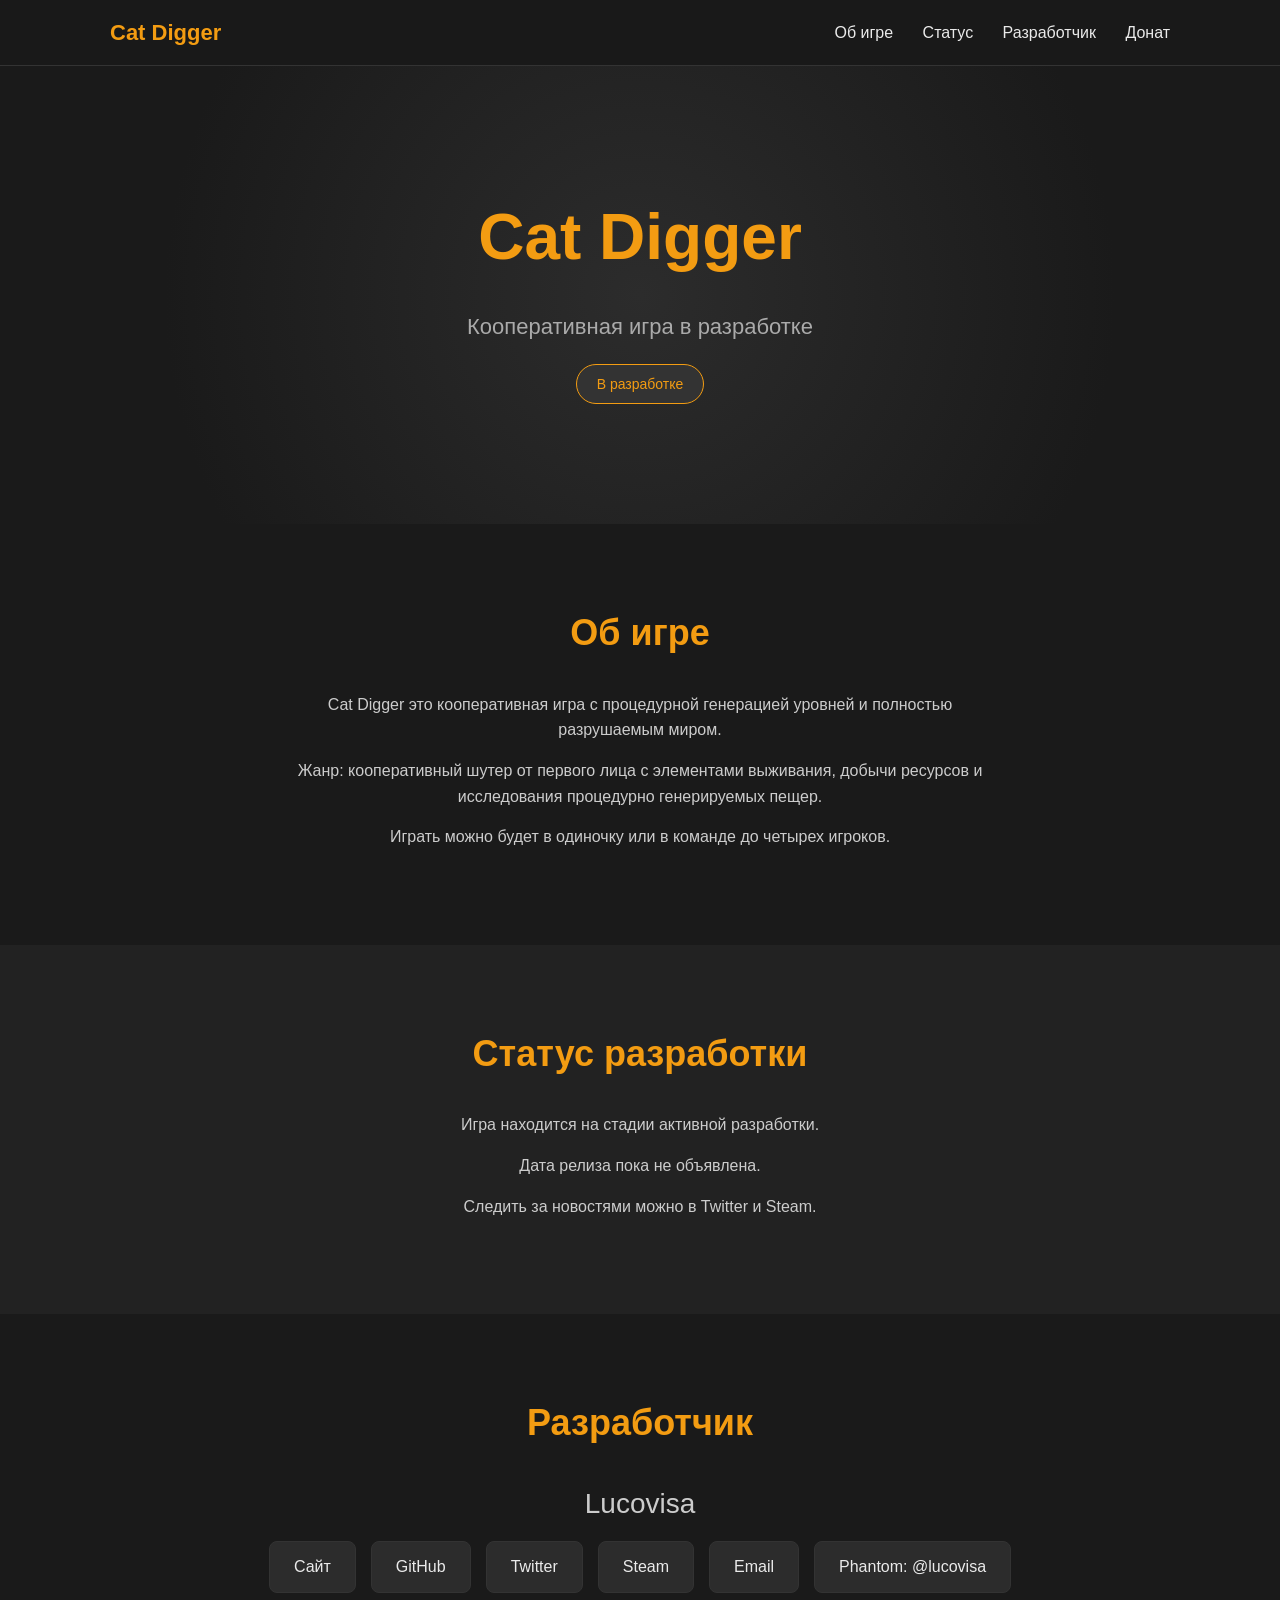
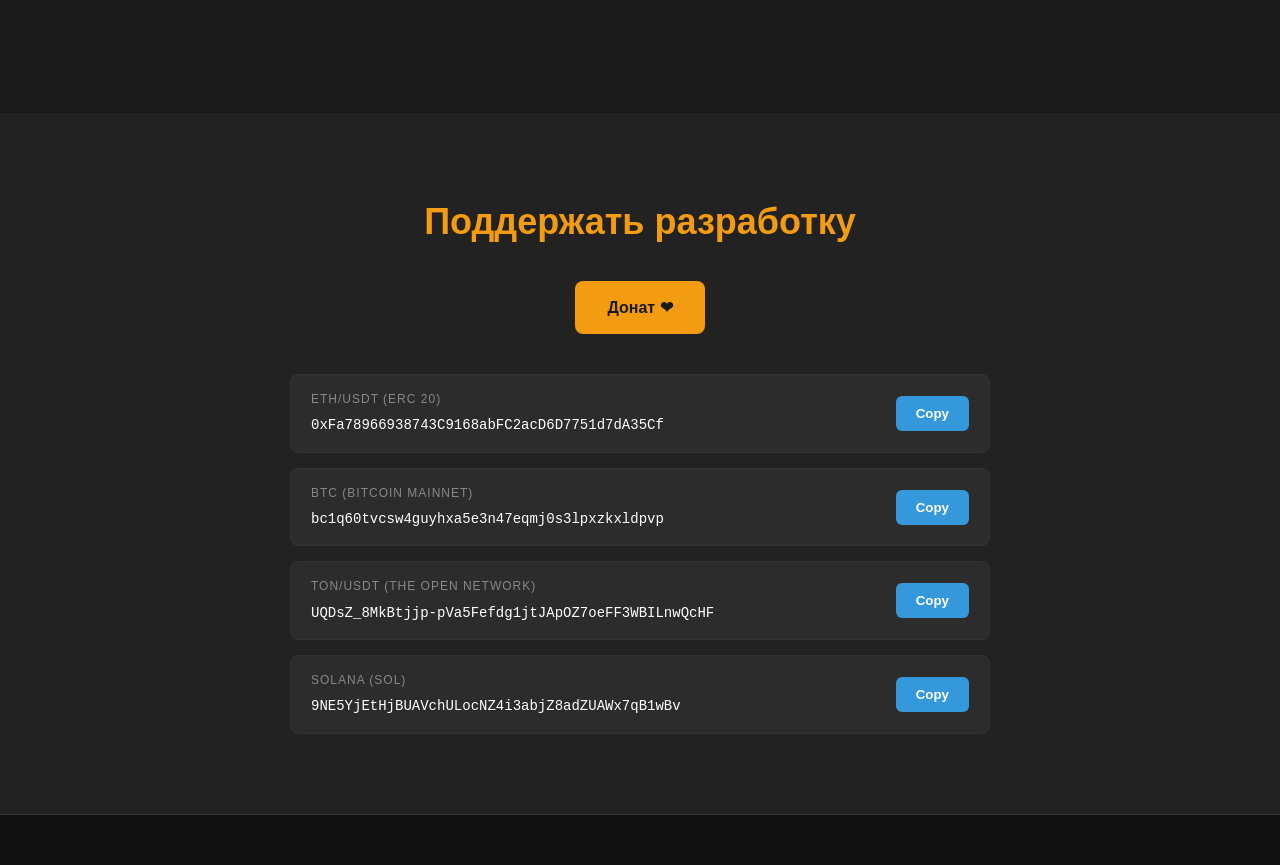
==== base/index.html @ 8ae864e0 "1" ====
<!DOCTYPE html>
<html lang="ru">
<head>
    <meta charset="UTF-8">
    <meta name="viewport" content="width=device-width, initial-scale=1.0">
    <title>Cat Digger игра в разработке</title>
    <meta name="description" content="Cat Digger кооперативная игра с процедурной генерацией и разрушаемым миром. Разработчик Lucovisa.">
    <link rel="icon" href="../assets/icon.ico" type="image/x-icon">
    <link rel="stylesheet" href="../css/site.css">
</head>
<body>
    <header class="header">
        <div class="container">
            <div class="logo">Cat Digger</div>
            <nav class="nav">
                <a href="#about">Об игре</a>
                <a href="#status">Статус</a>
                <a href="#developer">Разработчик</a>
                <a href="#donate">Донат</a>
            </nav>
        </div>
    </header>

    <section class="hero">
        <div class="container">
            <h1>Cat Digger</h1>
            <p class="subtitle">Кооперативная игра в разработке</p>
            <span class="badge">В разработке</span>
        </div>
    </section>

    <section id="about" class="section">
        <div class="container">
            <h2>Об игре</h2>
            <p>Cat Digger это кооперативная игра с процедурной генерацией уровней и полностью разрушаемым миром.</p>
            <p>Жанр: кооперативный шутер от первого лица с элементами выживания, добычи ресурсов и исследования процедурно генерируемых пещер.</p>
            <p>Играть можно будет в одиночку или в команде до четырех игроков.</p>
        </div>
    </section>

    <section id="status" class="section section-dark">
        <div class="container">
            <h2>Статус разработки</h2>
            <p>Игра находится на стадии активной разработки.</p>
            <p>Дата релиза пока не объявлена.</p>
            <p>Следить за новостями можно в Twitter и Steam.</p>
        </div>
    </section>

    <section id="developer" class="section">
        <div class="container">
            <h2>Разработчик</h2>
            <p class="dev-name">Lucovisa</p>
            <div class="links">
                <a href="https://lucovisa.github.io/Lucovisa/" target="_blank">Сайт</a>
                <a href="https://github.com/lucovisa" target="_blank">GitHub</a>
                <a href="https://twitter.com/Lukovica467771" target="_blank">Twitter</a>
                <a href="https://steamcommunity.com/id/Lucovisa" target="_blank">Steam</a>
                <a href="mailto:lucovisa24@gmail.com">Email</a>
                <a href="https://phantom.app/" target="_blank">Phantom: @lucovisa</a>
            </div>
        </div>
    </section>

    <section id="donate" class="section section-dark">
        <div class="container">
            <h2>Поддержать разработку</h2>
            <a href="#" class="btn">Донат ❤</a>
            <div class="wallets">
                <div class="wallet">
                    <div class="wallet-info">
                        <span class="wallet-name">ETH/USDT (ERC 20)</span>
                        <span class="wallet-address" id="ethAddress">0xFa78966938743C9168abFC2acD6D7751d7dA35Cf</span>
                    </div>
                    <button class="btn-copy" onclick="copyWallet('ethAddress')">Copy</button>
                </div>
                <div class="wallet">
                    <div class="wallet-info">
                        <span class="wallet-name">BTC (BITCOIN MAINNET)</span>
                        <span class="wallet-address" id="btcAddress">bc1q60tvcsw4guyhxa5e3n47eqmj0s3lpxzkxldpvp</span>
                    </div>
                    <button class="btn-copy" onclick="copyWallet('btcAddress')">Copy</button>
                </div>
                <div class="wallet">
                    <div class="wallet-info">
                        <span class="wallet-name">TON/USDT (THE OPEN NETWORK)</span>
                        <span class="wallet-address" id="tonAddress">UQDsZ_8MkBtjjp-pVa5Fefdg1jtJApOZ7oeFF3WBILnwQcHF</span>
                    </div>
                    <button class="btn-copy" onclick="copyWallet('tonAddress')">Copy</button>
                </div>
                <div class="wallet">
                    <div class="wallet-info">
                        <span class="wallet-name">Solana (SOL)</span>
                        <span class="wallet-address" id="solAddress">9NE5YjEtHjBUAVchULocNZ4i3abjZ8adZUAWx7qB1wBv</span>
                    </div>
                    <button class="btn-copy" onclick="copyWallet('solAddress')">Copy</button>
                </div>
            </div>
        </div>
    </section>

    <footer class="footer">
    </footer>
</body>
</html>
---- css/site.css ----
* {
    margin: 0;
    padding: 0;
    box-sizing: border-box;
}

body {
    font-family: 'Segoe UI', Tahoma, sans-serif;
    background-color: #1a1a1a;
    color: #eaeaea;
    line-height: 1.6;
}

.container {
    max-width: 1100px;
    margin: 0 auto;
    padding: 0 20px;
}

.header {
    position: sticky;
    top: 0;
    background-color: rgba(26, 26, 26, 0.95);
    backdrop-filter: blur(10px);
    border-bottom: 1px solid #333;
    z-index: 100;
}

.header .container {
    display: flex;
    justify-content: space-between;
    align-items: center;
    padding: 15px 20px;
}

.logo {
    font-size: 22px;
    font-weight: bold;
    color: #f39c12;
}

.nav a {
    color: #eaeaea;
    text-decoration: none;
    margin-left: 25px;
    transition: color 0.2s;
}

.nav a:hover {
    color: #f39c12;
}

.hero {
    text-align: center;
    padding: 120px 20px;
    background: radial-gradient(circle at center, #2c2c2c 0%, #1a1a1a 70%);
}

.hero h1 {
    font-size: 64px;
    color: #f39c12;
    margin-bottom: 20px;
}

.subtitle {
    font-size: 22px;
    color: #aaa;
    margin-bottom: 20px;
}

.badge {
    display: inline-block;
    padding: 8px 20px;
    background-color: #333;
    color: #f39c12;
    border: 1px solid #f39c12;
    border-radius: 20px;
    font-size: 14px;
}

.section {
    padding: 80px 20px;
    text-align: center;
}

.section-dark {
    background-color: #222;
}

.section h2 {
    font-size: 36px;
    color: #f39c12;
    margin-bottom: 30px;
}

.section p {
    max-width: 700px;
    margin: 0 auto 15px;
    color: #ccc;
}

.dev-name {
    font-size: 28px;
    color: #f39c12;
    margin-bottom: 30px;
}

.links {
    display: flex;
    flex-wrap: wrap;
    justify-content: center;
    gap: 15px;
    margin-bottom: 40px;
}

.links a {
    display: inline-block;
    padding: 12px 24px;
    background-color: #2c2c2c;
    color: #eaeaea;
    text-decoration: none;
    border-radius: 8px;
    border: 1px solid #333;
    transition: transform 0.2s, background-color 0.2s, color 0.2s;
}

.links a:hover {
    background-color: #f39c12;
    color: #1a1a1a;
    transform: translateY(-2px);
}

.btn {
    display: inline-block;
    padding: 14px 32px;
    background-color: #f39c12;
    color: #1a1a1a;
    text-decoration: none;
    font-weight: bold;
    border-radius: 8px;
    transition: transform 0.2s, background-color 0.2s;
    margin-bottom: 40px;
}

.btn:hover {
    background-color: #e67e22;
    transform: translateY(-2px);
}

.wallets {
    display: flex;
    flex-direction: column;
    gap: 15px;
    max-width: 700px;
    margin: 0 auto;
}

.wallet {
    display: flex;
    justify-content: space-between;
    align-items: center;
    background-color: #2c2c2c;
    padding: 15px 20px;
    border-radius: 8px;
    border: 1px solid #333;
}

.wallet-info {
    display: flex;
    flex-direction: column;
    text-align: left;
    gap: 5px;
    overflow: hidden;
}

.wallet-name {
    font-size: 12px;
    color: #888;
    text-transform: uppercase;
    letter-spacing: 1px;
}

.wallet-address {
    font-family: 'Courier New', monospace;
    font-size: 14px;
    color: #fff;
    word-break: break-all;
}

.btn-copy {
    background-color: #3498db;
    color: #fff;
    border: none;
    padding: 10px 20px;
    border-radius: 6px;
    cursor: pointer;
    font-weight: bold;
    transition: background-color 0.2s;
    flex-shrink: 0;
    margin-left: 15px;
}

.btn-copy:hover {
    background-color: #2980b9;
}

.footer {
    background-color: #111;
    text-align: center;
    padding: 25px 20px;
    color: #666;
    font-size: 14px;
    border-top: 1px solid #333;
}
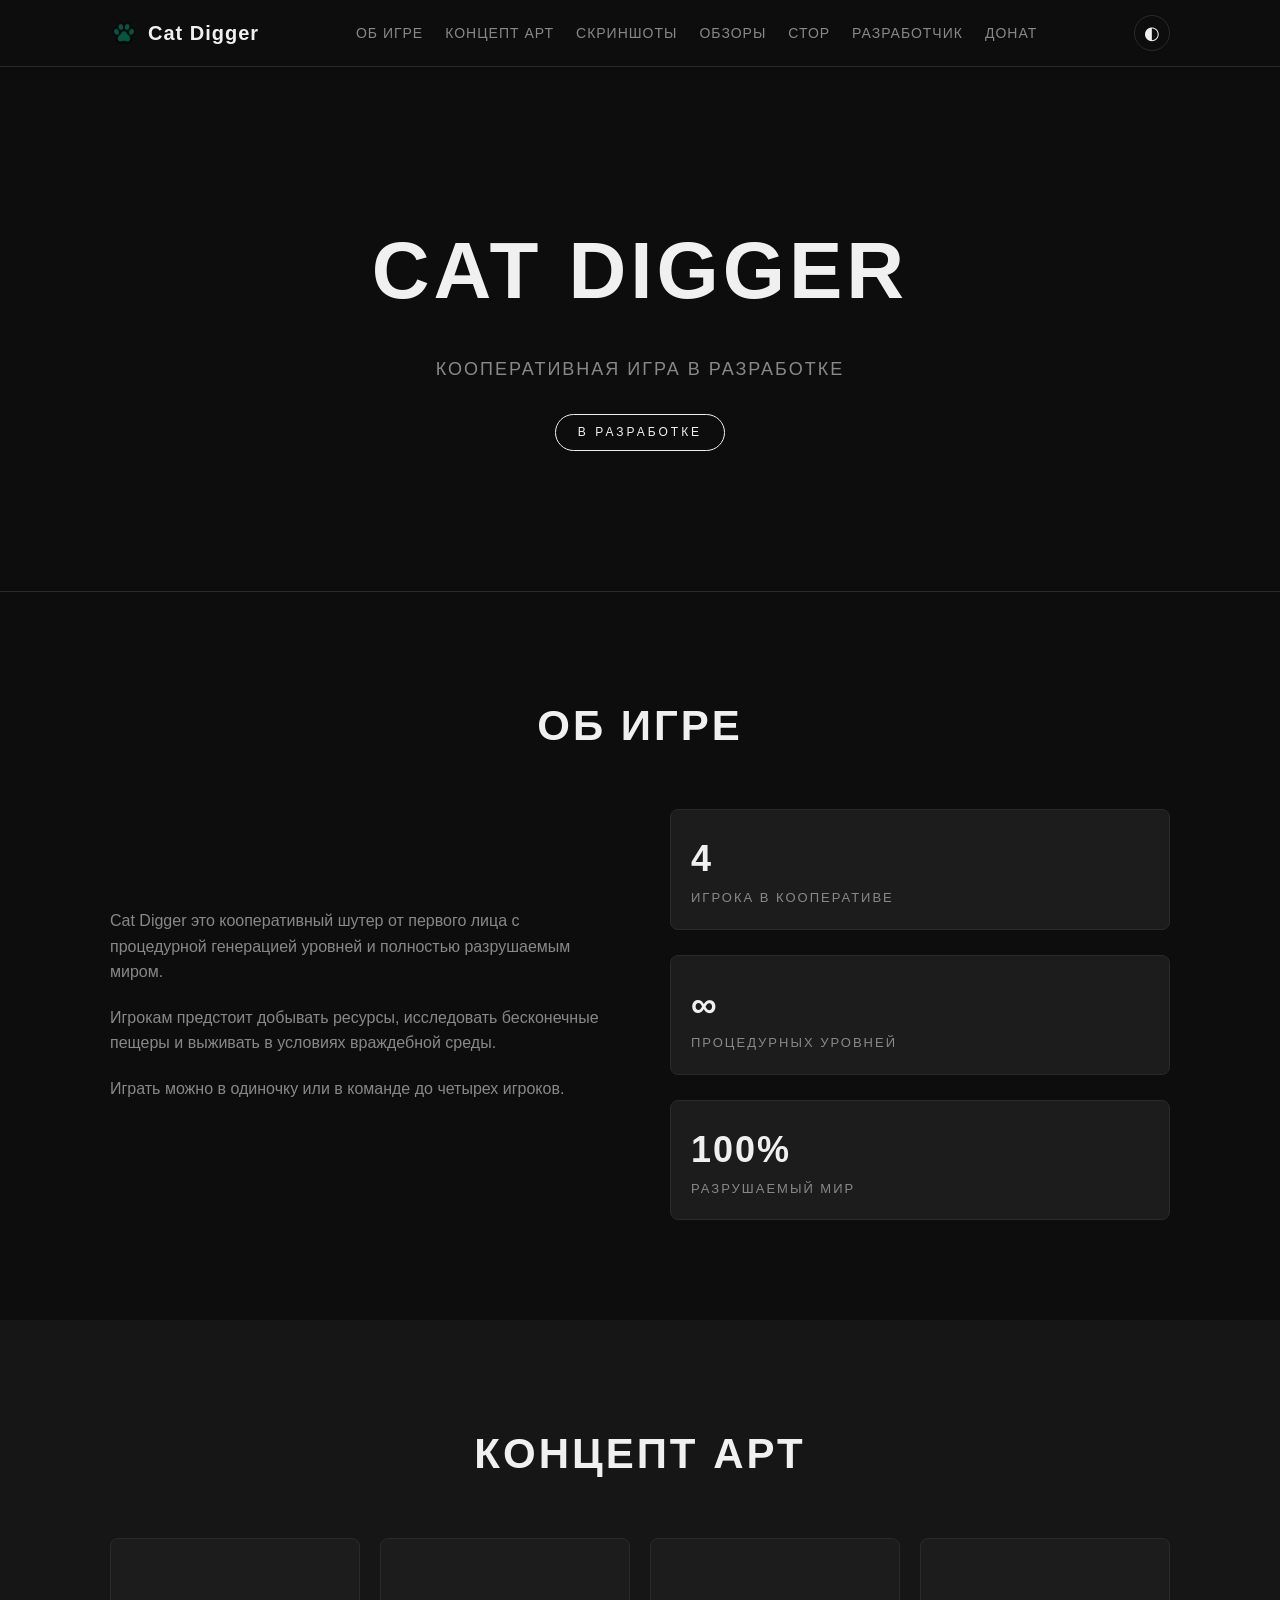
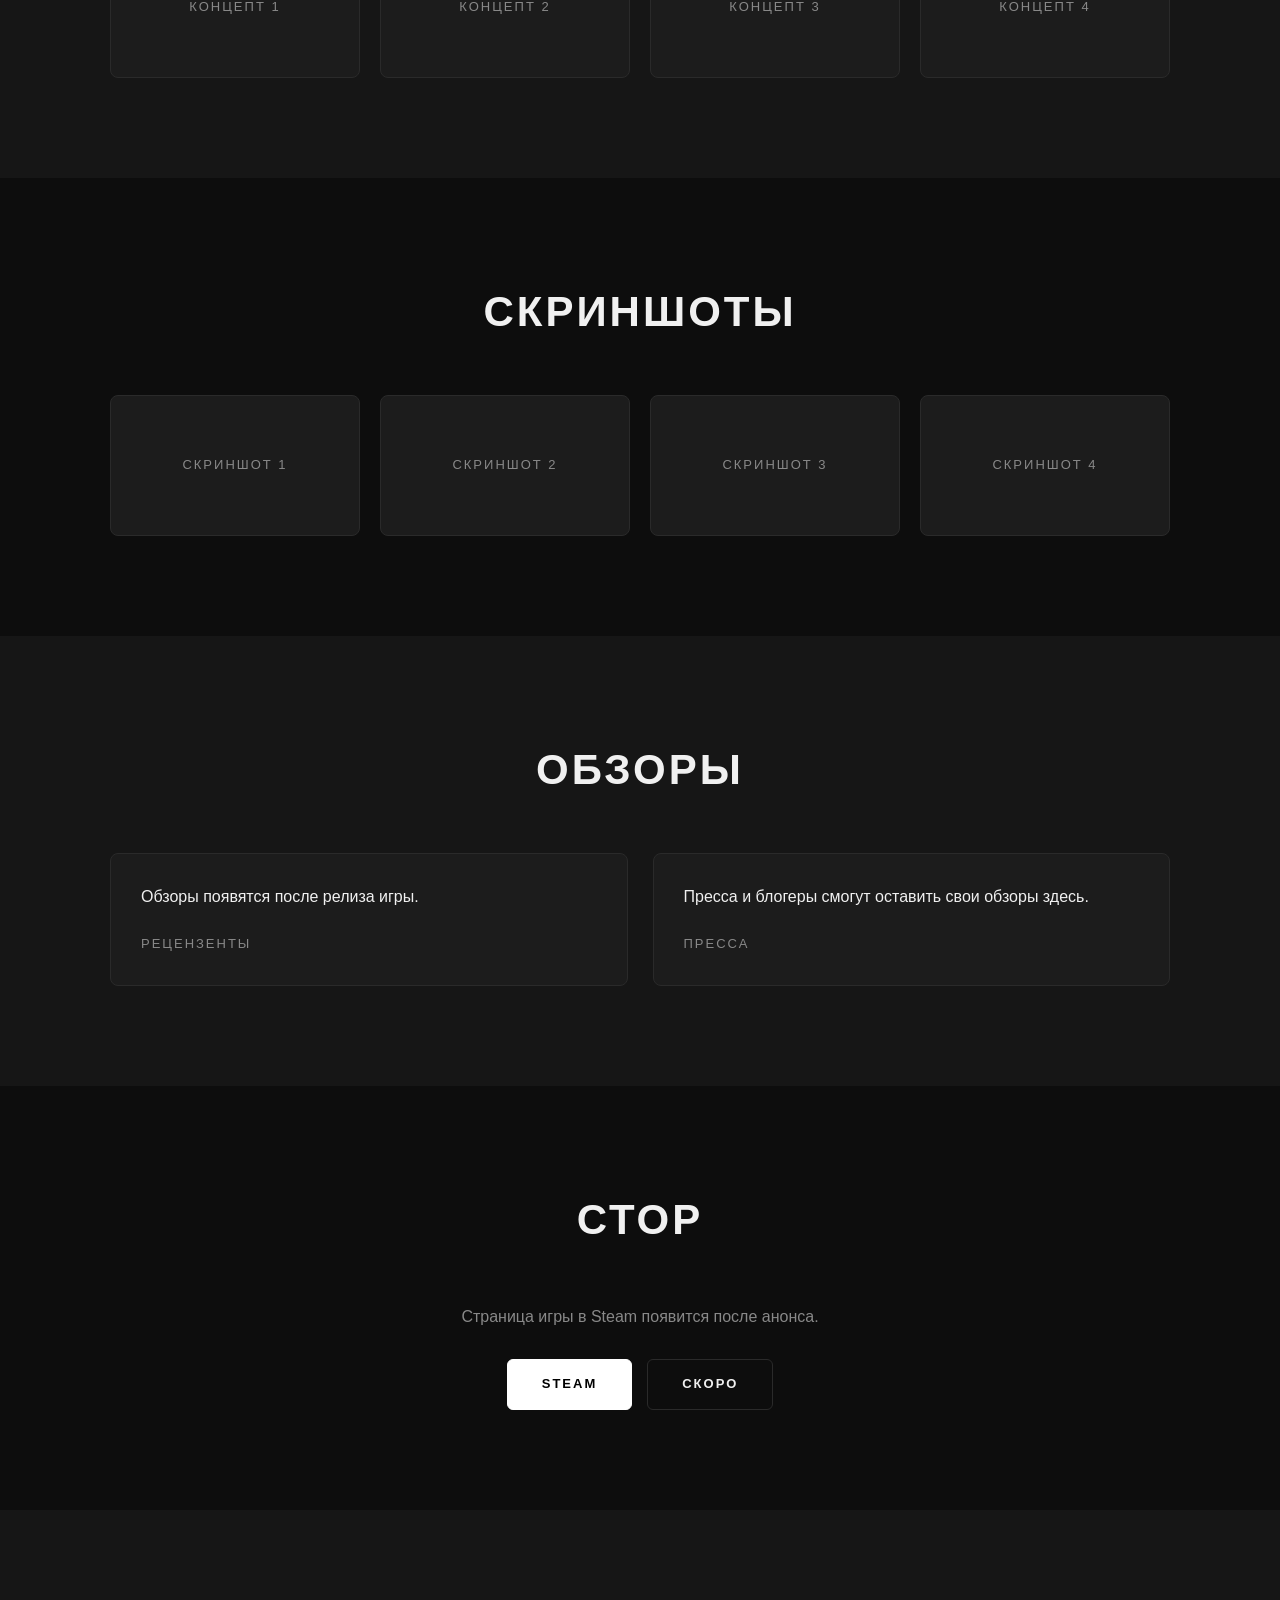
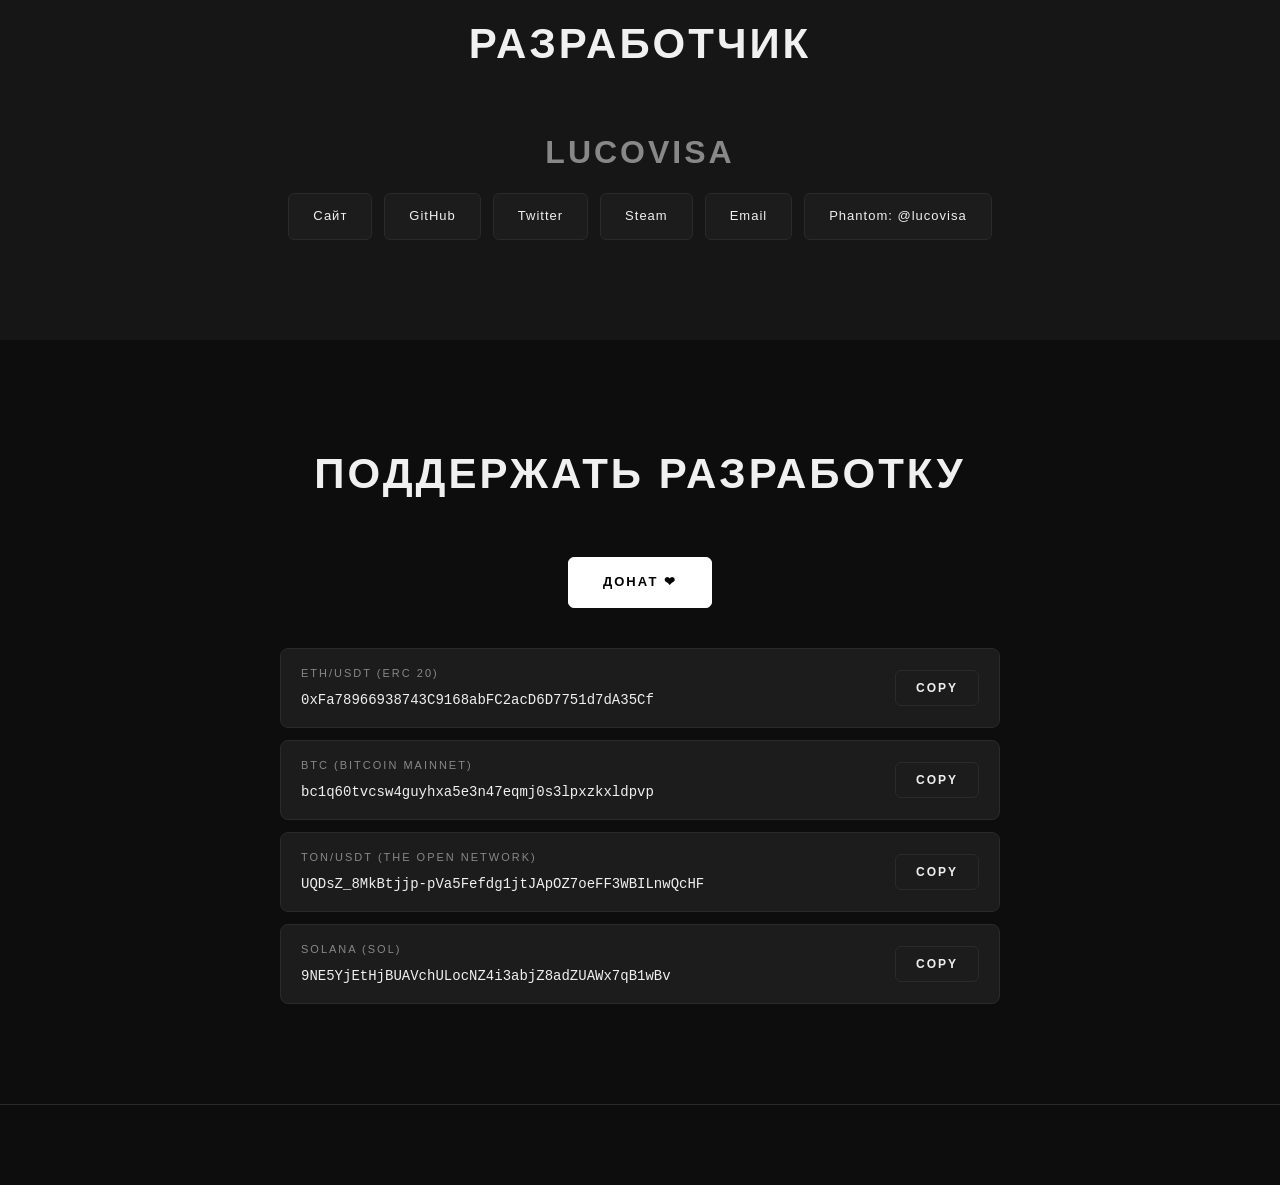
==== commit c89763d0: "2" ====
--- a/base/index.html
+++ b/base/index.html
@@ -1,9 +1,9 @@
 <!DOCTYPE html>
-<html lang="ru">
+<html lang="ru" data-theme="dark">
 <head>
     <meta charset="UTF-8">
     <meta name="viewport" content="width=device-width, initial-scale=1.0">
-    <title>Cat Digger игра в разработке</title>
+    <title>Cat Digger</title>
     <meta name="description" content="Cat Digger кооперативная игра с процедурной генерацией и разрушаемым миром. Разработчик Lucovisa.">
     <link rel="icon" href="../assets/icon.ico" type="image/x-icon">
     <link rel="stylesheet" href="../css/site.css">
@@ -11,13 +11,22 @@
 <body>
     <header class="header">
         <div class="container">
-            <div class="logo">Cat Digger</div>
+            <a href="#" class="logo">
+                <img src="../assets/icon.ico" alt="Cat Digger" class="logo-icon">
+                <span>Cat Digger</span>
+            </a>
             <nav class="nav">
                 <a href="#about">Об игре</a>
-                <a href="#status">Статус</a>
+                <a href="#concept">Концепт арт</a>
+                <a href="#screenshots">Скриншоты</a>
+                <a href="#reviews">Обзоры</a>
+                <a href="#store">Стор</a>
                 <a href="#developer">Разработчик</a>
                 <a href="#donate">Донат</a>
             </nav>
+            <button class="theme-toggle" onclick="toggleTheme()" aria-label="Переключить тему">
+                <span class="theme-icon">◐</span>
+            </button>
         </div>
     </header>
 
@@ -32,22 +41,82 @@
     <section id="about" class="section">
         <div class="container">
             <h2>Об игре</h2>
-            <p>Cat Digger это кооперативная игра с процедурной генерацией уровней и полностью разрушаемым миром.</p>
-            <p>Жанр: кооперативный шутер от первого лица с элементами выживания, добычи ресурсов и исследования процедурно генерируемых пещер.</p>
-            <p>Играть можно будет в одиночку или в команде до четырех игроков.</p>
+            <div class="about-grid">
+                <div class="about-text">
+                    <p>Cat Digger это кооперативный шутер от первого лица с процедурной генерацией уровней и полностью разрушаемым миром.</p>
+                    <p>Игрокам предстоит добывать ресурсы, исследовать бесконечные пещеры и выживать в условиях враждебной среды.</p>
+                    <p>Играть можно в одиночку или в команде до четырех игроков.</p>
+                </div>
+                <div class="about-stats">
+                    <div class="stat">
+                        <span class="stat-value">4</span>
+                        <span class="stat-label">Игрока в кооперативе</span>
+                    </div>
+                    <div class="stat">
+                        <span class="stat-value">∞</span>
+                        <span class="stat-label">Процедурных уровней</span>
+                    </div>
+                    <div class="stat">
+                        <span class="stat-value">100%</span>
+                        <span class="stat-label">Разрушаемый мир</span>
+                    </div>
+                </div>
+            </div>
         </div>
     </section>
 
-    <section id="status" class="section section-dark">
+    <section id="concept" class="section section-alt">
         <div class="container">
-            <h2>Статус разработки</h2>
-            <p>Игра находится на стадии активной разработки.</p>
-            <p>Дата релиза пока не объявлена.</p>
-            <p>Следить за новостями можно в Twitter и Steam.</p>
+            <h2>Концепт арт</h2>
+            <div class="gallery">
+                <div class="gallery-item">Концепт 1</div>
+                <div class="gallery-item">Концепт 2</div>
+                <div class="gallery-item">Концепт 3</div>
+                <div class="gallery-item">Концепт 4</div>
+            </div>
         </div>
     </section>
 
-    <section id="developer" class="section">
+    <section id="screenshots" class="section">
+        <div class="container">
+            <h2>Скриншоты</h2>
+            <div class="gallery">
+                <div class="gallery-item">Скриншот 1</div>
+                <div class="gallery-item">Скриншот 2</div>
+                <div class="gallery-item">Скриншот 3</div>
+                <div class="gallery-item">Скриншот 4</div>
+            </div>
+        </div>
+    </section>
+
+    <section id="reviews" class="section section-alt">
+        <div class="container">
+            <h2>Обзоры</h2>
+            <div class="reviews">
+                <div class="review">
+                    <p class="review-text">Обзоры появятся после релиза игры.</p>
+                    <span class="review-author">Рецензенты</span>
+                </div>
+                <div class="review">
+                    <p class="review-text">Пресса и блогеры смогут оставить свои обзоры здесь.</p>
+                    <span class="review-author">Пресса</span>
+                </div>
+            </div>
+        </div>
+    </section>
+
+    <section id="store" class="section">
+        <div class="container">
+            <h2>Стор</h2>
+            <p class="store-text">Страница игры в Steam появится после анонса.</p>
+            <div class="store-buttons">
+                <a href="https://steamcommunity.com/id/Lucovisa" target="_blank" class="btn">Steam</a>
+                <a href="#" class="btn btn-outline">Скоро</a>
+            </div>
+        </div>
+    </section>
+
+    <section id="developer" class="section section-alt">
         <div class="container">
             <h2>Разработчик</h2>
             <p class="dev-name">Lucovisa</p>
@@ -62,10 +131,10 @@
         </div>
     </section>
 
-    <section id="donate" class="section section-dark">
+    <section id="donate" class="section">
         <div class="container">
             <h2>Поддержать разработку</h2>
-            <a href="#" class="btn">Донат ❤</a>
+            <a href="#" class="btn donate-btn">Донат ❤</a>
             <div class="wallets">
                 <div class="wallet">
                     <div class="wallet-info">
--- a/css/site.css
+++ b/css/site.css
@@ -1,14 +1,41 @@
+:root {
+    --bg: #0d0d0d;
+    --bg-alt: #161616;
+    --bg-card: #1c1c1c;
+    --border: #2a2a2a;
+    --text: #f0f0f0;
+    --text-muted: #888;
+    --accent: #ffffff;
+    --accent-contrast: #000000;
+}
+
+[data-theme="light"] {
+    --bg: #ffffff;
+    --bg-alt: #f4f4f4;
+    --bg-card: #fafafa;
+    --border: #e0e0e0;
+    --text: #111111;
+    --text-muted: #666;
+    --accent: #000000;
+    --accent-contrast: #ffffff;
+}
+
 * {
     margin: 0;
     padding: 0;
     box-sizing: border-box;
 }
 
+html {
+    scroll-behavior: smooth;
+}
+
 body {
     font-family: 'Segoe UI', Tahoma, sans-serif;
-    background-color: #1a1a1a;
-    color: #eaeaea;
+    background-color: var(--bg);
+    color: var(--text);
     line-height: 1.6;
+    transition: background-color 0.3s, color 0.3s;
 }
 
 .container {
@@ -20,10 +47,10 @@
 .header {
     position: sticky;
     top: 0;
-    background-color: rgba(26, 26, 26, 0.95);
-    backdrop-filter: blur(10px);
-    border-bottom: 1px solid #333;
+    background-color: var(--bg);
+    border-bottom: 1px solid var(--border);
     z-index: 100;
+    transition: background-color 0.3s, border-color 0.3s;
 }
 
 .header .container {
@@ -31,184 +58,414 @@
     justify-content: space-between;
     align-items: center;
     padding: 15px 20px;
+    gap: 20px;
 }
 
 .logo {
-    font-size: 22px;
-    font-weight: bold;
-    color: #f39c12;
+    display: flex;
+    align-items: center;
+    gap: 10px;
+    text-decoration: none;
+    color: var(--text);
+    font-size: 20px;
+    font-weight: 700;
+    letter-spacing: 1px;
+    transition: color 0.3s;
+}
+
+.logo-icon {
+    width: 28px;
+    height: 28px;
+    filter: invert(1);
+    transition: filter 0.3s;
+}
+
+[data-theme="light"] .logo-icon {
+    filter: invert(0);
+}
+
+.nav {
+    display: flex;
+    gap: 22px;
+    flex-wrap: wrap;
 }
 
 .nav a {
-    color: #eaeaea;
+    color: var(--text-muted);
     text-decoration: none;
-    margin-left: 25px;
+    font-size: 14px;
+    text-transform: uppercase;
+    letter-spacing: 1px;
     transition: color 0.2s;
 }
 
 .nav a:hover {
-    color: #f39c12;
+    color: var(--text);
+}
+
+.theme-toggle {
+    background: transparent;
+    border: 1px solid var(--border);
+    color: var(--text);
+    width: 36px;
+    height: 36px;
+    border-radius: 50%;
+    cursor: pointer;
+    font-size: 18px;
+    display: flex;
+    align-items: center;
+    justify-content: center;
+    transition: background-color 0.2s, border-color 0.2s, color 0.3s;
+}
+
+.theme-toggle:hover {
+    background-color: var(--bg-card);
 }
 
 .hero {
     text-align: center;
-    padding: 120px 20px;
-    background: radial-gradient(circle at center, #2c2c2c 0%, #1a1a1a 70%);
+    padding: 140px 20px;
+    border-bottom: 1px solid var(--border);
+    background: var(--bg);
 }
 
 .hero h1 {
-    font-size: 64px;
-    color: #f39c12;
+    font-size: 80px;
+    font-weight: 900;
+    color: var(--text);
     margin-bottom: 20px;
+    letter-spacing: 4px;
+    text-transform: uppercase;
 }
 
 .subtitle {
-    font-size: 22px;
-    color: #aaa;
-    margin-bottom: 20px;
+    font-size: 18px;
+    color: var(--text-muted);
+    margin-bottom: 30px;
+    letter-spacing: 2px;
+    text-transform: uppercase;
 }
 
 .badge {
     display: inline-block;
-    padding: 8px 20px;
-    background-color: #333;
-    color: #f39c12;
-    border: 1px solid #f39c12;
-    border-radius: 20px;
-    font-size: 14px;
+    padding: 8px 22px;
+    background-color: transparent;
+    color: var(--text);
+    border: 1px solid var(--text);
+    border-radius: 30px;
+    font-size: 12px;
+    letter-spacing: 3px;
+    text-transform: uppercase;
 }
 
 .section {
-    padding: 80px 20px;
+    padding: 100px 20px;
     text-align: center;
 }
 
-.section-dark {
-    background-color: #222;
+.section-alt {
+    background-color: var(--bg-alt);
+    transition: background-color 0.3s;
 }
 
 .section h2 {
-    font-size: 36px;
-    color: #f39c12;
-    margin-bottom: 30px;
+    font-size: 42px;
+    color: var(--text);
+    margin-bottom: 50px;
+    letter-spacing: 3px;
+    text-transform: uppercase;
+    font-weight: 800;
 }
 
 .section p {
     max-width: 700px;
     margin: 0 auto 15px;
-    color: #ccc;
+    color: var(--text-muted);
+}
+
+.about-grid {
+    display: grid;
+    grid-template-columns: 1fr 1fr;
+    gap: 60px;
+    align-items: center;
+    text-align: left;
+}
+
+.about-text p {
+    margin-bottom: 20px;
+    text-align: left;
+}
+
+.about-stats {
+    display: flex;
+    flex-direction: column;
+    gap: 25px;
+}
+
+.stat {
+    display: flex;
+    flex-direction: column;
+    padding: 20px;
+    border: 1px solid var(--border);
+    border-radius: 8px;
+    background-color: var(--bg-card);
+    transition: background-color 0.3s, border-color 0.3s;
+}
+
+.stat-value {
+    font-size: 36px;
+    font-weight: 900;
+    color: var(--text);
+    letter-spacing: 2px;
+}
+
+.stat-label {
+    font-size: 13px;
+    color: var(--text-muted);
+    text-transform: uppercase;
+    letter-spacing: 2px;
+}
+
+.gallery {
+    display: grid;
+    grid-template-columns: repeat(auto-fit, minmax(220px, 1fr));
+    gap: 20px;
+}
+
+.gallery-item {
+    aspect-ratio: 16 / 9;
+    background-color: var(--bg-card);
+    border: 1px solid var(--border);
+    border-radius: 8px;
+    display: flex;
+    align-items: center;
+    justify-content: center;
+    color: var(--text-muted);
+    font-size: 13px;
+    text-transform: uppercase;
+    letter-spacing: 2px;
+    transition: transform 0.2s, background-color 0.3s, border-color 0.3s;
+}
+
+.gallery-item:hover {
+    transform: translateY(-4px);
+}
+
+.reviews {
+    display: grid;
+    grid-template-columns: repeat(auto-fit, minmax(280px, 1fr));
+    gap: 25px;
+}
+
+.review {
+    background-color: var(--bg-card);
+    border: 1px solid var(--border);
+    border-radius: 8px;
+    padding: 30px;
+    text-align: left;
+    transition: background-color 0.3s, border-color 0.3s;
+}
+
+.review-text {
+    color: var(--text) !important;
+    margin-bottom: 20px !important;
+    text-align: left !important;
+}
+
+.review-author {
+    font-size: 13px;
+    color: var(--text-muted);
+    text-transform: uppercase;
+    letter-spacing: 2px;
+}
+
+.store-text {
+    margin-bottom: 30px !important;
+}
+
+.store-buttons {
+    display: flex;
+    justify-content: center;
+    gap: 15px;
+    flex-wrap: wrap;
+}
+
+.btn {
+    display: inline-block;
+    padding: 14px 34px;
+    background-color: var(--accent);
+    color: var(--accent-contrast);
+    text-decoration: none;
+    font-weight: 700;
+    font-size: 13px;
+    letter-spacing: 2px;
+    text-transform: uppercase;
+    border-radius: 6px;
+    border: 1px solid var(--accent);
+    transition: transform 0.2s, opacity 0.2s;
+}
+
+.btn:hover {
+    transform: translateY(-2px);
+    opacity: 0.85;
+}
+
+.btn-outline {
+    background-color: transparent;
+    color: var(--text);
+    border: 1px solid var(--border);
+}
+
+.btn-outline:hover {
+    border-color: var(--text);
+}
+
+.donate-btn {
+    margin-bottom: 40px;
 }
 
 .dev-name {
-    font-size: 28px;
-    color: #f39c12;
-    margin-bottom: 30px;
+    font-size: 32px;
+    font-weight: 900;
+    color: var(--text);
+    margin-bottom: 35px;
+    letter-spacing: 3px;
+    text-transform: uppercase;
 }
 
 .links {
     display: flex;
     flex-wrap: wrap;
     justify-content: center;
-    gap: 15px;
-    margin-bottom: 40px;
+    gap: 12px;
 }
 
 .links a {
     display: inline-block;
     padding: 12px 24px;
-    background-color: #2c2c2c;
-    color: #eaeaea;
+    background-color: var(--bg-card);
+    color: var(--text);
     text-decoration: none;
+    border-radius: 6px;
+    border: 1px solid var(--border);
+    font-size: 13px;
+    letter-spacing: 1px;
+    transition: transform 0.2s, border-color 0.2s, background-color 0.3s, color 0.3s;
+}
+
+.links a:hover {
+    border-color: var(--text);
+    transform: translateY(-2px);
+}
+
+.wallets {
+    display: flex;
+    flex-direction: column;
+    gap: 12px;
+    max-width: 720px;
+    margin: 0 auto;
+}
+
+.wallet {
+    display: flex;
+    justify-content: space-between;
+    align-items: center;
+    background-color: var(--bg-card);
+    padding: 16px 20px;
     border-radius: 8px;
-    border: 1px solid #333;
-    transition: transform 0.2s, background-color 0.2s, color 0.2s;
-}
-
-.links a:hover {
-    background-color: #f39c12;
-    color: #1a1a1a;
-    transform: translateY(-2px);
-}
-
-.btn {
-    display: inline-block;
-    padding: 14px 32px;
-    background-color: #f39c12;
-    color: #1a1a1a;
-    text-decoration: none;
-    font-weight: bold;
-    border-radius: 8px;
-    transition: transform 0.2s, background-color 0.2s;
-    margin-bottom: 40px;
-}
-
-.btn:hover {
-    background-color: #e67e22;
-    transform: translateY(-2px);
-}
-
-.wallets {
-    display: flex;
-    flex-direction: column;
-    gap: 15px;
-    max-width: 700px;
-    margin: 0 auto;
-}
-
-.wallet {
-    display: flex;
-    justify-content: space-between;
-    align-items: center;
-    background-color: #2c2c2c;
-    padding: 15px 20px;
-    border-radius: 8px;
-    border: 1px solid #333;
+    border: 1px solid var(--border);
+    transition: background-color 0.3s, border-color 0.3s;
 }
 
 .wallet-info {
     display: flex;
     flex-direction: column;
     text-align: left;
-    gap: 5px;
+    gap: 6px;
     overflow: hidden;
 }
 
 .wallet-name {
-    font-size: 12px;
-    color: #888;
-    text-transform: uppercase;
-    letter-spacing: 1px;
+    font-size: 11px;
+    color: var(--text-muted);
+    text-transform: uppercase;
+    letter-spacing: 2px;
 }
 
 .wallet-address {
     font-family: 'Courier New', monospace;
     font-size: 14px;
-    color: #fff;
+    color: var(--text);
     word-break: break-all;
 }
 
 .btn-copy {
-    background-color: #3498db;
-    color: #fff;
-    border: none;
+    background-color: transparent;
+    color: var(--text);
+    border: 1px solid var(--border);
     padding: 10px 20px;
     border-radius: 6px;
     cursor: pointer;
-    font-weight: bold;
-    transition: background-color 0.2s;
+    font-size: 12px;
+    font-weight: 700;
+    letter-spacing: 2px;
+    text-transform: uppercase;
+    transition: border-color 0.2s, background-color 0.2s;
     flex-shrink: 0;
     margin-left: 15px;
 }
 
 .btn-copy:hover {
-    background-color: #2980b9;
+    border-color: var(--text);
 }
 
 .footer {
-    background-color: #111;
-    text-align: center;
-    padding: 25px 20px;
-    color: #666;
-    font-size: 14px;
-    border-top: 1px solid #333;
+    padding: 40px 20px;
+    border-top: 1px solid var(--border);
+    transition: border-color 0.3s;
+}
+
+@media (max-width: 900px) {
+    .nav {
+        display: none;
+    }
+
+    .hero h1 {
+        font-size: 48px;
+        letter-spacing: 2px;
+    }
+
+    .section h2 {
+        font-size: 30px;
+    }
+
+    .about-grid {
+        grid-template-columns: 1fr;
+        gap: 40px;
+    }
+}
+
+@media (max-width: 600px) {
+    .wallet {
+        flex-direction: column;
+        align-items: flex-start;
+        gap: 12px;
+    }
+
+    .btn-copy {
+        margin-left: 0;
+        width: 100%;
+    }
+
+    .wallet-info {
+        width: 100%;
+    }
+
+    .hero {
+        padding: 90px 20px;
+    }
+
+    .hero h1 {
+        font-size: 36px;
+    }
 }
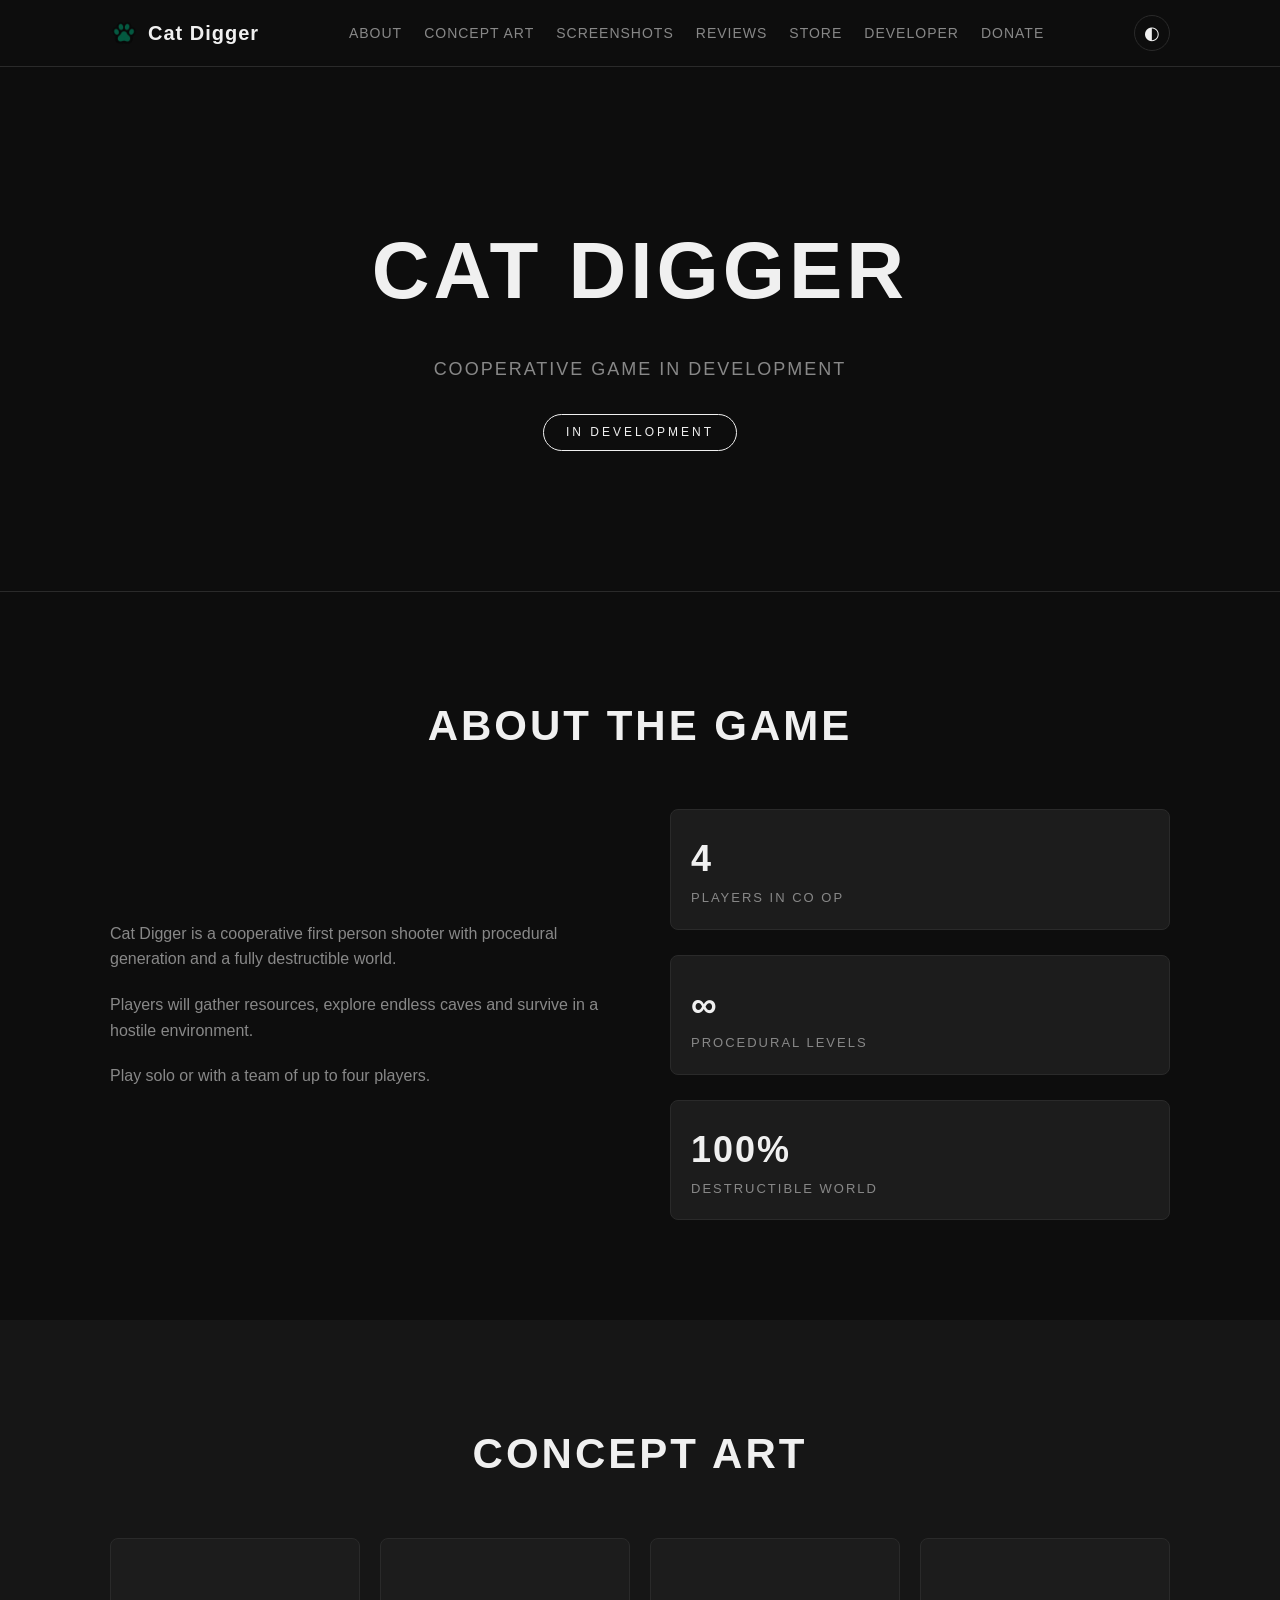
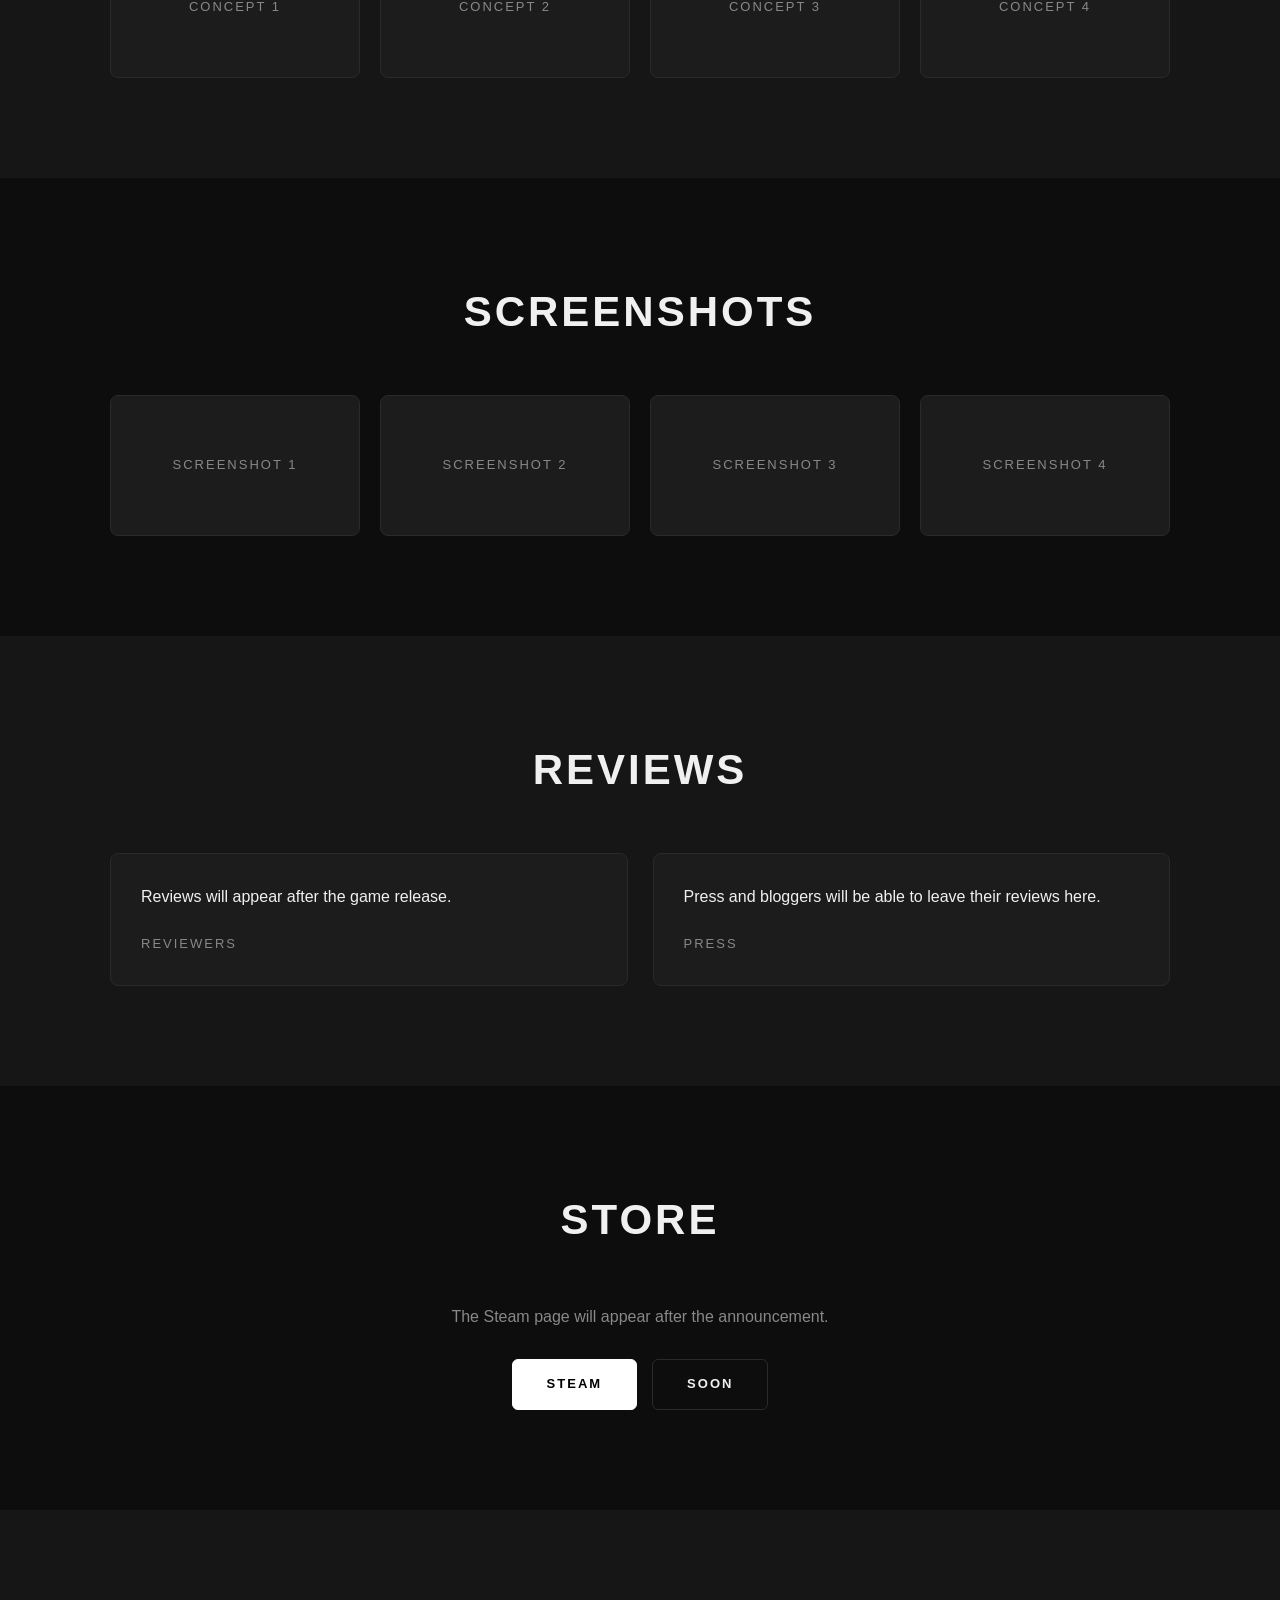
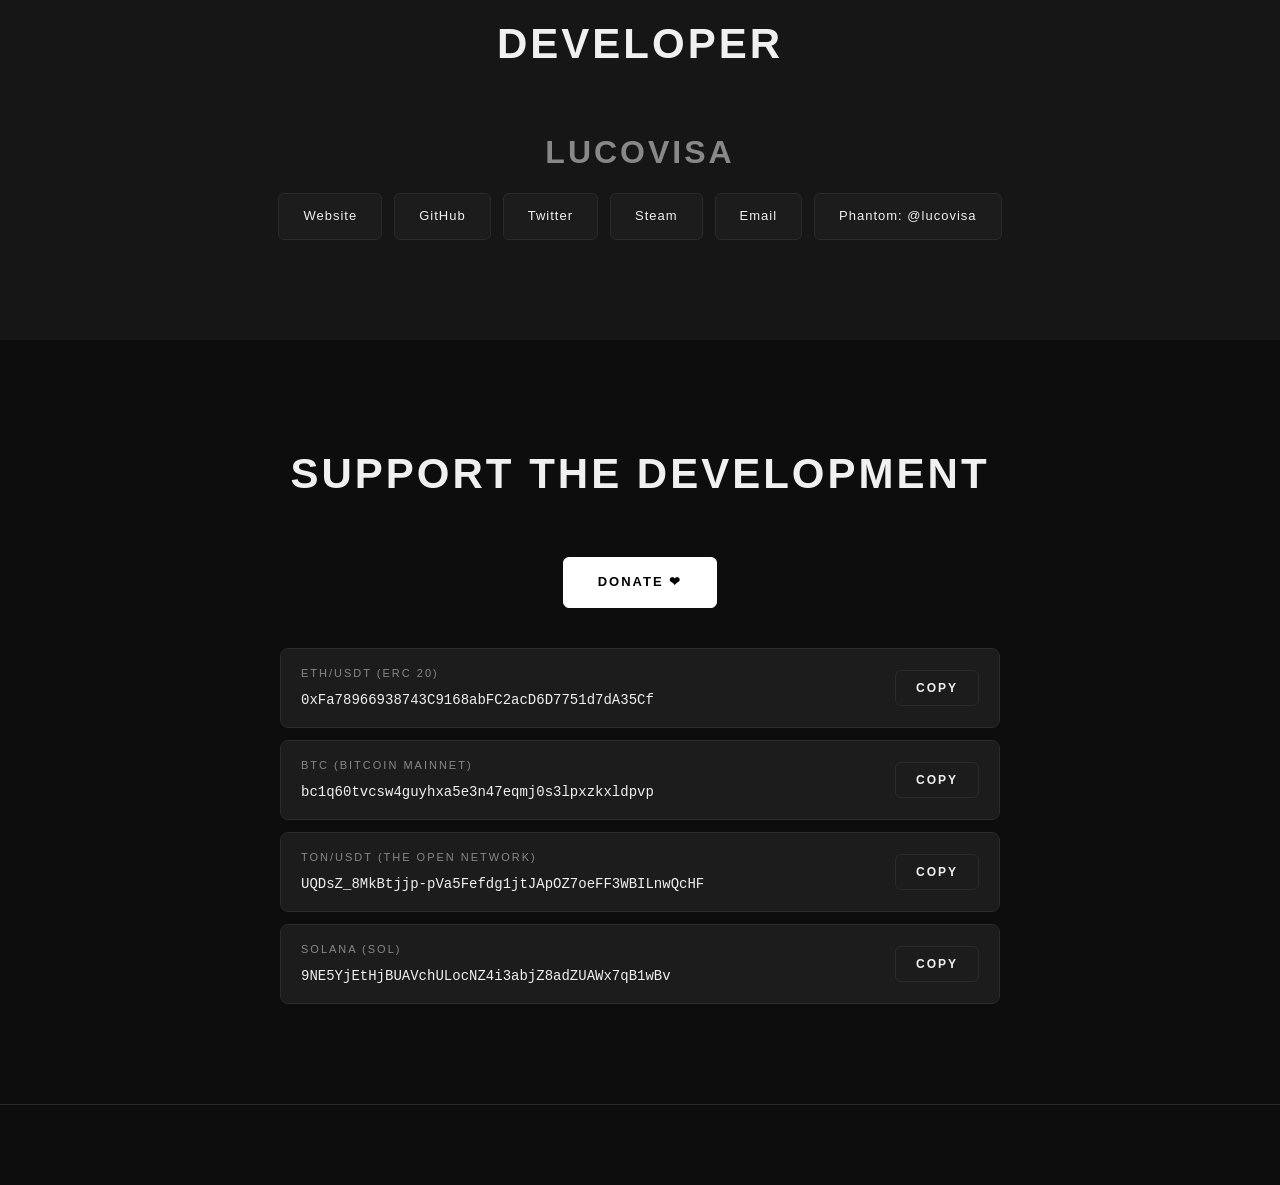
==== commit 7da7f0a3: "fix 2" ====
--- a/base/index.html
+++ b/base/index.html
@@ -1,11 +1,26 @@
 <!DOCTYPE html>
-<html lang="ru" data-theme="dark">
+<html lang="en" data-theme="dark">
 <head>
     <meta charset="UTF-8">
     <meta name="viewport" content="width=device-width, initial-scale=1.0">
     <title>Cat Digger</title>
-    <meta name="description" content="Cat Digger кооперативная игра с процедурной генерацией и разрушаемым миром. Разработчик Lucovisa.">
+    <meta name="description" content="Cat Digger is a cooperative first person shooter with procedural generation and a fully destructible world. Developer Lucovisa.">
+    <meta name="keywords" content="Cat Digger, Lucovisa, луковица, кооперативная игра, coop game, first person shooter, FPS, procedural generation, destructible world, survival, resource gathering, cave exploration, indie game, steam game, игра про кота, multiplayer, co op, Lucovisa developer, cat game">
+    <meta name="author" content="Lucovisa">
     <link rel="icon" href="../assets/icon.ico" type="image/x-icon">
+
+    <meta property="og:type" content="website">
+    <meta property="og:title" content="Cat Digger">
+    <meta property="og:description" content="Cooperative first person shooter with procedural generation and a fully destructible world. Developer Lucovisa.">
+    <meta property="og:image" content="../assets/og-image.jpg">
+    <meta property="og:url" content="https://lucovisa.github.io/Cat-Digger/">
+
+    <meta name="twitter:card" content="summary_large_image">
+    <meta name="twitter:title" content="Cat Digger">
+    <meta name="twitter:description" content="Cooperative first person shooter with procedural generation and a fully destructible world. Developer Lucovisa.">
+    <meta name="twitter:image" content="../assets/og-image.jpg">
+    <meta name="twitter:site" content="@Lukovica467771">
+
     <link rel="stylesheet" href="../css/site.css">
 </head>
 <body>
@@ -16,15 +31,15 @@
                 <span>Cat Digger</span>
             </a>
             <nav class="nav">
-                <a href="#about">Об игре</a>
-                <a href="#concept">Концепт арт</a>
-                <a href="#screenshots">Скриншоты</a>
-                <a href="#reviews">Обзоры</a>
-                <a href="#store">Стор</a>
-                <a href="#developer">Разработчик</a>
-                <a href="#donate">Донат</a>
+                <a href="#about">About</a>
+                <a href="#concept">Concept Art</a>
+                <a href="#screenshots">Screenshots</a>
+                <a href="#reviews">Reviews</a>
+                <a href="#store">Store</a>
+                <a href="#developer">Developer</a>
+                <a href="#donate">Donate</a>
             </nav>
-            <button class="theme-toggle" onclick="toggleTheme()" aria-label="Переключить тему">
+            <button class="theme-toggle" onclick="toggleTheme()" aria-label="Toggle theme">
                 <span class="theme-icon">◐</span>
             </button>
         </div>
@@ -33,32 +48,32 @@
     <section class="hero">
         <div class="container">
             <h1>Cat Digger</h1>
-            <p class="subtitle">Кооперативная игра в разработке</p>
-            <span class="badge">В разработке</span>
+            <p class="subtitle">Cooperative game in development</p>
+            <span class="badge">In Development</span>
         </div>
     </section>
 
     <section id="about" class="section">
         <div class="container">
-            <h2>Об игре</h2>
+            <h2>About the game</h2>
             <div class="about-grid">
                 <div class="about-text">
-                    <p>Cat Digger это кооперативный шутер от первого лица с процедурной генерацией уровней и полностью разрушаемым миром.</p>
-                    <p>Игрокам предстоит добывать ресурсы, исследовать бесконечные пещеры и выживать в условиях враждебной среды.</p>
-                    <p>Играть можно в одиночку или в команде до четырех игроков.</p>
+                    <p>Cat Digger is a cooperative first person shooter with procedural generation and a fully destructible world.</p>
+                    <p>Players will gather resources, explore endless caves and survive in a hostile environment.</p>
+                    <p>Play solo or with a team of up to four players.</p>
                 </div>
                 <div class="about-stats">
                     <div class="stat">
                         <span class="stat-value">4</span>
-                        <span class="stat-label">Игрока в кооперативе</span>
+                        <span class="stat-label">Players in co op</span>
                     </div>
                     <div class="stat">
                         <span class="stat-value">∞</span>
-                        <span class="stat-label">Процедурных уровней</span>
+                        <span class="stat-label">Procedural levels</span>
                     </div>
                     <div class="stat">
                         <span class="stat-value">100%</span>
-                        <span class="stat-label">Разрушаемый мир</span>
+                        <span class="stat-label">Destructible world</span>
                     </div>
                 </div>
             </div>
@@ -67,39 +82,39 @@
 
     <section id="concept" class="section section-alt">
         <div class="container">
-            <h2>Концепт арт</h2>
+            <h2>Concept Art</h2>
             <div class="gallery">
-                <div class="gallery-item">Концепт 1</div>
-                <div class="gallery-item">Концепт 2</div>
-                <div class="gallery-item">Концепт 3</div>
-                <div class="gallery-item">Концепт 4</div>
+                <div class="gallery-item">Concept 1</div>
+                <div class="gallery-item">Concept 2</div>
+                <div class="gallery-item">Concept 3</div>
+                <div class="gallery-item">Concept 4</div>
             </div>
         </div>
     </section>
 
     <section id="screenshots" class="section">
         <div class="container">
-            <h2>Скриншоты</h2>
+            <h2>Screenshots</h2>
             <div class="gallery">
-                <div class="gallery-item">Скриншот 1</div>
-                <div class="gallery-item">Скриншот 2</div>
-                <div class="gallery-item">Скриншот 3</div>
-                <div class="gallery-item">Скриншот 4</div>
+                <div class="gallery-item">Screenshot 1</div>
+                <div class="gallery-item">Screenshot 2</div>
+                <div class="gallery-item">Screenshot 3</div>
+                <div class="gallery-item">Screenshot 4</div>
             </div>
         </div>
     </section>
 
     <section id="reviews" class="section section-alt">
         <div class="container">
-            <h2>Обзоры</h2>
+            <h2>Reviews</h2>
             <div class="reviews">
                 <div class="review">
-                    <p class="review-text">Обзоры появятся после релиза игры.</p>
-                    <span class="review-author">Рецензенты</span>
+                    <p class="review-text">Reviews will appear after the game release.</p>
+                    <span class="review-author">Reviewers</span>
                 </div>
                 <div class="review">
-                    <p class="review-text">Пресса и блогеры смогут оставить свои обзоры здесь.</p>
-                    <span class="review-author">Пресса</span>
+                    <p class="review-text">Press and bloggers will be able to leave their reviews here.</p>
+                    <span class="review-author">Press</span>
                 </div>
             </div>
         </div>
@@ -107,21 +122,21 @@
 
     <section id="store" class="section">
         <div class="container">
-            <h2>Стор</h2>
-            <p class="store-text">Страница игры в Steam появится после анонса.</p>
+            <h2>Store</h2>
+            <p class="store-text">The Steam page will appear after the announcement.</p>
             <div class="store-buttons">
                 <a href="https://steamcommunity.com/id/Lucovisa" target="_blank" class="btn">Steam</a>
-                <a href="#" class="btn btn-outline">Скоро</a>
+                <a href="#" class="btn btn-outline">Soon</a>
             </div>
         </div>
     </section>
 
     <section id="developer" class="section section-alt">
         <div class="container">
-            <h2>Разработчик</h2>
+            <h2>Developer</h2>
             <p class="dev-name">Lucovisa</p>
             <div class="links">
-                <a href="https://lucovisa.github.io/Lucovisa/" target="_blank">Сайт</a>
+                <a href="https://lucovisa.github.io/Lucovisa/" target="_blank">Website</a>
                 <a href="https://github.com/lucovisa" target="_blank">GitHub</a>
                 <a href="https://twitter.com/Lukovica467771" target="_blank">Twitter</a>
                 <a href="https://steamcommunity.com/id/Lucovisa" target="_blank">Steam</a>
@@ -133,8 +148,8 @@
 
     <section id="donate" class="section">
         <div class="container">
-            <h2>Поддержать разработку</h2>
-            <a href="#" class="btn donate-btn">Донат ❤</a>
+            <h2>Support the development</h2>
+            <a href="#" class="btn donate-btn">Donate ❤</a>
             <div class="wallets">
                 <div class="wallet">
                     <div class="wallet-info">
